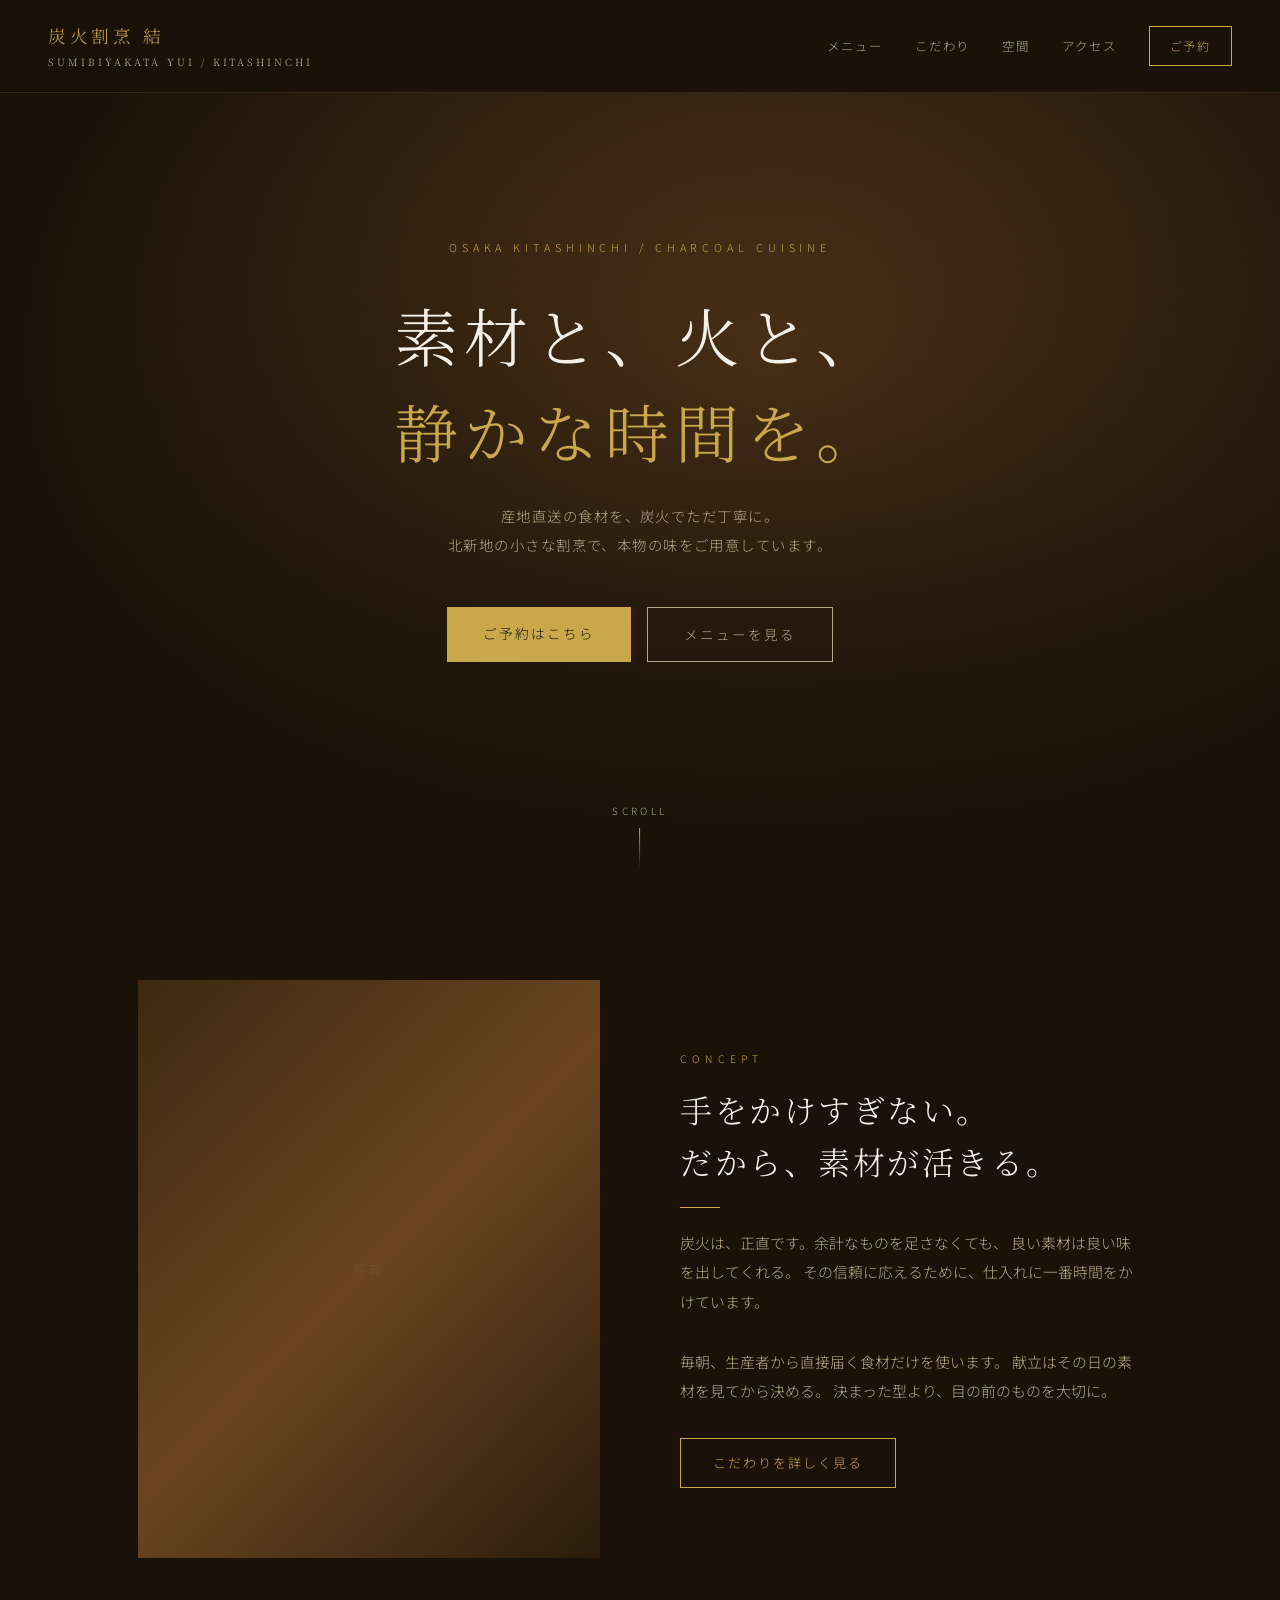
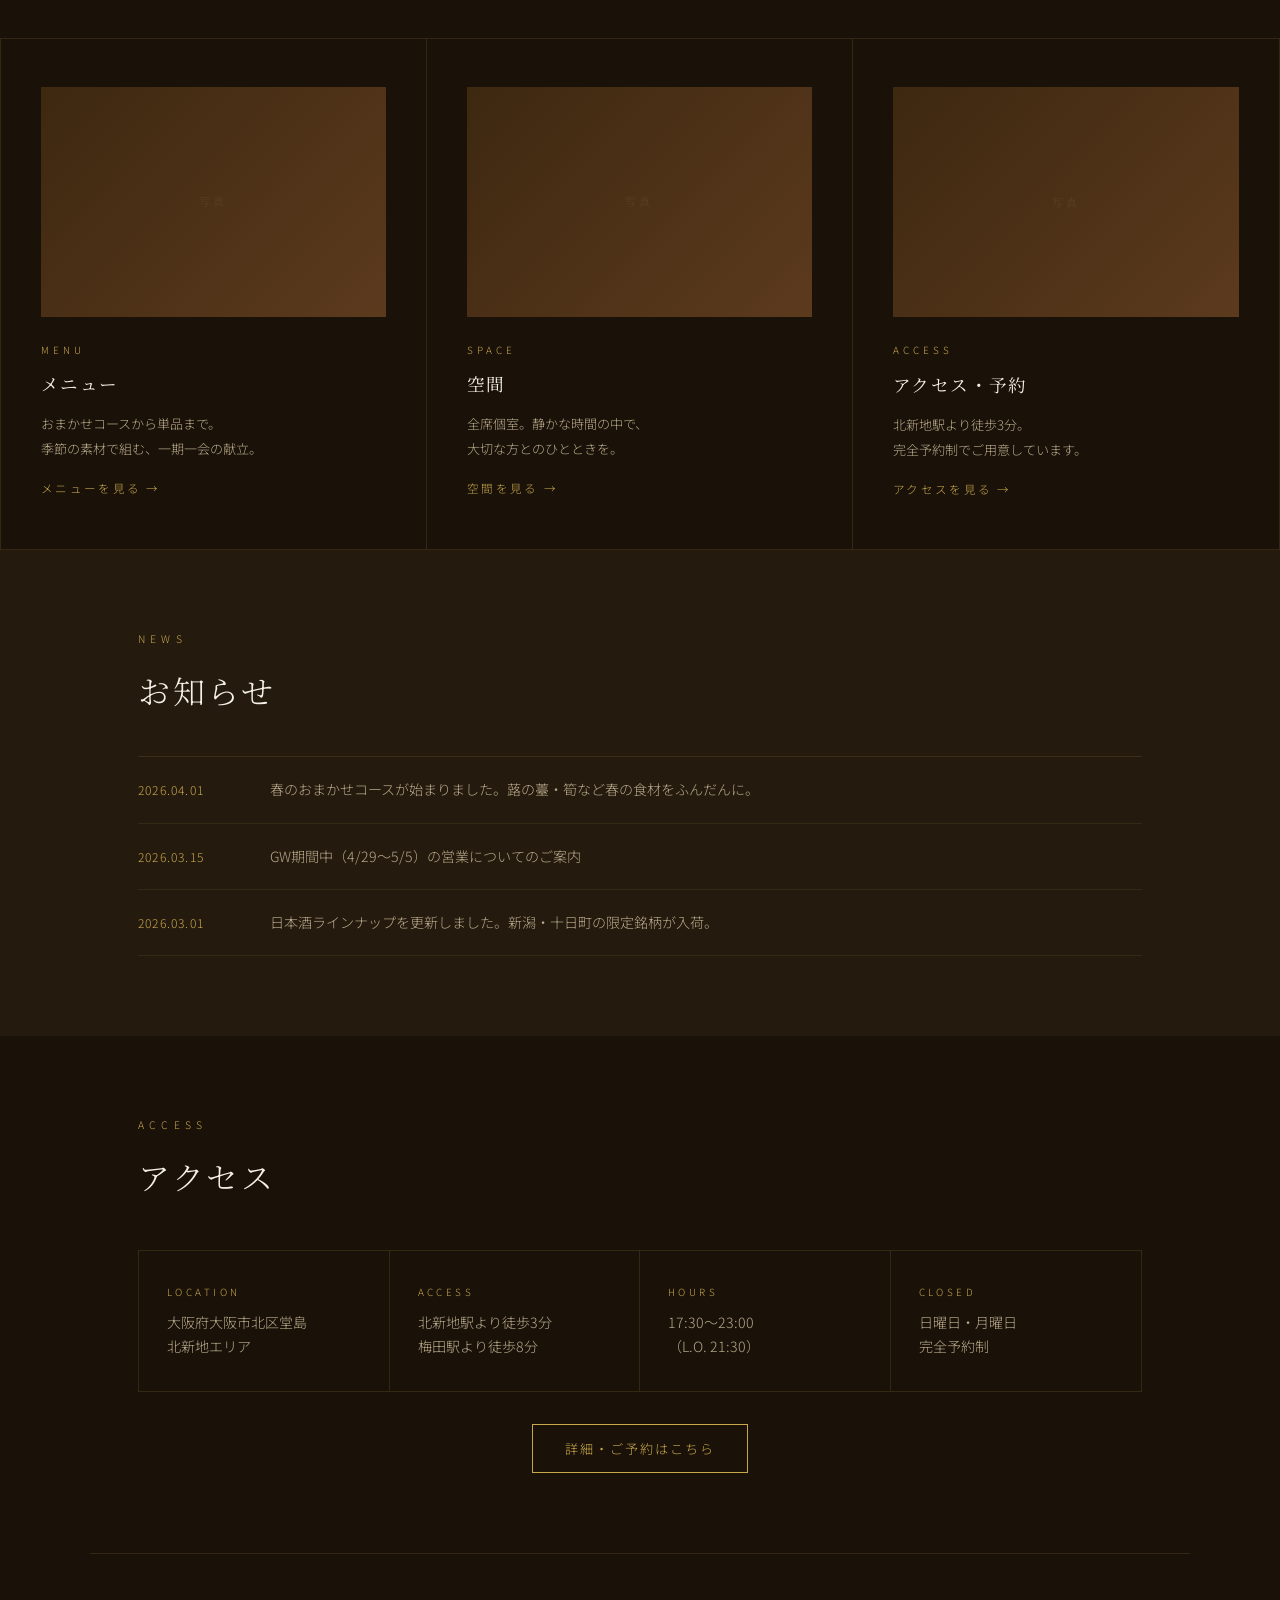
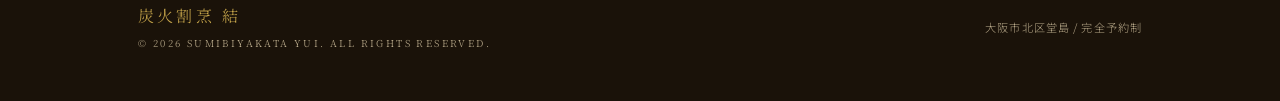
==== index.html @ 531a0112 "飲食店HP サンプルを初回作成（5ページ構成） Co-Authored-By: Claude Sonnet 4.6 <noreply@anthropic.com>" ====
<!DOCTYPE html>
<html lang="ja">
<head>
  <meta charset="UTF-8">
  <meta name="viewport" content="width=device-width, initial-scale=1.0">
  <title>炭火割烹 結 | 大阪・北新地</title>
  <link rel="preconnect" href="https://fonts.googleapis.com">
  <link rel="preconnect" href="https://fonts.gstatic.com" crossorigin>
  <link href="https://fonts.googleapis.com/css2?family=Noto+Serif+JP:wght@300;400;600&family=Noto+Sans+JP:wght@300;400&display=swap" rel="stylesheet">
  <link rel="stylesheet" href="style.css">
  <style>
    /* ── ヒーロー ── */
    .hero {
      height: 100vh;
      display: flex;
      align-items: center;
      justify-content: center;
      text-align: center;
      position: relative;
      overflow: hidden;
    }
    .hero-bg {
      position: absolute;
      inset: 0;
      background:
        linear-gradient(to bottom, rgba(26,18,9,0.2) 0%, rgba(26,18,9,0.55) 55%, var(--bg) 100%),
        radial-gradient(ellipse at 60% 40%, #6b4520 0%, #1a1209 70%);
    }
    .hero-content {
      position: relative;
      z-index: 1;
    }
    .hero-tag {
      font-size: 0.68rem;
      letter-spacing: 0.45em;
      color: var(--gold);
      margin-bottom: 28px;
    }
    .hero h1 {
      font-family: var(--serif);
      font-size: clamp(2.4rem, 5vw, 4rem);
      font-weight: 300;
      letter-spacing: 0.1em;
      line-height: 1.5;
      margin-bottom: 24px;
    }
    .hero h1 em {
      font-style: normal;
      color: var(--gold);
    }
    .hero-sub {
      font-size: 0.9rem;
      color: var(--text-muted);
      letter-spacing: 0.1em;
      margin-bottom: 48px;
      line-height: 2;
    }
    .hero-btns {
      display: flex;
      gap: 16px;
      justify-content: center;
    }
    .btn-secondary {
      display: inline-block;
      border: 1px solid var(--text-muted);
      color: var(--text-muted);
      padding: 14px 36px;
      font-size: 0.85rem;
      letter-spacing: 0.15em;
      text-decoration: none;
      transition: all 0.2s;
    }
    .btn-secondary:hover { border-color: var(--gold); color: var(--gold); }
    .scroll-hint {
      position: absolute;
      bottom: 32px;
      left: 50%;
      transform: translateX(-50%);
      display: flex;
      flex-direction: column;
      align-items: center;
      gap: 8px;
      color: var(--text-muted);
      font-size: 0.62rem;
      letter-spacing: 0.35em;
    }
    .scroll-hint::after {
      content: '';
      display: block;
      width: 1px;
      height: 40px;
      background: linear-gradient(to bottom, var(--text-muted), transparent);
      animation: scrollLine 1.6s ease-in-out infinite;
    }
    @keyframes scrollLine {
      0%   { opacity: 1; transform: scaleY(1);   transform-origin: top; }
      100% { opacity: 0; transform: scaleY(0);   transform-origin: top; }
    }

    /* ── コンセプト ── */
    .concept-inner {
      display: grid;
      grid-template-columns: 1fr 1fr;
      gap: 80px;
      align-items: center;
    }
    .concept-img {
      aspect-ratio: 4/5;
      background: linear-gradient(135deg, #3d2810 0%, #6b4520 50%, #2a1c0c 100%);
      position: relative;
    }
    .concept-img::after {
      content: '写真';
      position: absolute;
      inset: 0;
      display: flex;
      align-items: center;
      justify-content: center;
      color: rgba(255,255,255,0.08);
      font-size: 0.75rem;
      letter-spacing: 0.3em;
    }

    /* ── ピックアップリンク ── */
    .pickup-grid {
      display: grid;
      grid-template-columns: repeat(3, 1fr);
      gap: 0;
      margin-top: 0;
      border: 1px solid rgba(201,168,76,0.15);
    }
    .pickup-item {
      padding: 48px 40px;
      border-right: 1px solid rgba(201,168,76,0.15);
      text-decoration: none;
      color: var(--text);
      transition: background 0.2s;
      display: block;
    }
    .pickup-item:last-child { border-right: none; }
    .pickup-item:hover { background: var(--bg-mid); }
    .pickup-thumb {
      aspect-ratio: 3/2;
      background: linear-gradient(135deg, #3d2810, #5c3a1e);
      margin-bottom: 24px;
      position: relative;
    }
    .pickup-thumb::after {
      content: '写真';
      position: absolute;
      inset: 0;
      display: flex;
      align-items: center;
      justify-content: center;
      color: rgba(255,255,255,0.08);
      font-size: 0.7rem;
      letter-spacing: 0.3em;
    }
    .pickup-label {
      font-size: 0.62rem;
      letter-spacing: 0.4em;
      color: var(--gold);
      margin-bottom: 10px;
    }
    .pickup-title {
      font-family: var(--serif);
      font-size: 1.1rem;
      font-weight: 400;
      letter-spacing: 0.08em;
      margin-bottom: 12px;
    }
    .pickup-text {
      font-size: 0.82rem;
      color: var(--text-muted);
      line-height: 1.9;
    }
    .pickup-more {
      display: inline-block;
      margin-top: 16px;
      font-size: 0.72rem;
      letter-spacing: 0.2em;
      color: var(--gold);
    }

    /* ── お知らせ ── */
    .news-bg {
      background: var(--bg-mid);
      padding: 80px 0;
    }
    .news-list {
      margin-top: 40px;
      border-top: 1px solid rgba(201,168,76,0.15);
    }
    .news-item {
      display: flex;
      gap: 32px;
      align-items: baseline;
      padding: 20px 0;
      border-bottom: 1px solid rgba(201,168,76,0.1);
      text-decoration: none;
      color: var(--text-muted);
      transition: color 0.2s;
      font-size: 0.88rem;
    }
    .news-item:hover { color: var(--text); }
    .news-date {
      font-size: 0.75rem;
      color: var(--gold);
      letter-spacing: 0.1em;
      flex-shrink: 0;
      width: 100px;
    }

    /* ── アクセス概要 ── */
    .access-bar {
      display: grid;
      grid-template-columns: repeat(4, 1fr);
      gap: 0;
      border: 1px solid rgba(201,168,76,0.15);
      margin-top: 48px;
    }
    .access-bar-item {
      padding: 32px 28px;
      border-right: 1px solid rgba(201,168,76,0.15);
    }
    .access-bar-item:last-child { border-right: none; }
    .access-bar-label {
      font-size: 0.62rem;
      letter-spacing: 0.35em;
      color: var(--gold);
      margin-bottom: 10px;
    }
    .access-bar-val {
      font-size: 0.88rem;
      color: var(--text-muted);
      line-height: 1.7;
    }

    @media (max-width: 768px) {
      .concept-inner { grid-template-columns: 1fr; }
      .concept-img { display: none; }
      .pickup-grid { grid-template-columns: 1fr; }
      .pickup-item { border-right: none; border-bottom: 1px solid rgba(201,168,76,0.15); }
      .pickup-item:last-child { border-bottom: none; }
      .access-bar { grid-template-columns: 1fr 1fr; }
      .access-bar-item:nth-child(2) { border-right: none; }
      .access-bar-item { border-bottom: 1px solid rgba(201,168,76,0.15); }
    }
  </style>
</head>
<body>

<header>
  <a href="index.html" class="logo">
    炭火割烹 結
    <span>SUMIBIYAKATA YUI / KITASHINCHI</span>
  </a>
  <nav>
    <a href="menu.html">メニュー</a>
    <a href="about.html">こだわり</a>
    <a href="space.html">空間</a>
    <a href="access.html">アクセス</a>
    <a href="access.html" class="btn-reserve">ご予約</a>
  </nav>
</header>

<!-- ヒーロー -->
<section class="hero">
  <div class="hero-bg"></div>
  <div class="hero-content">
    <div class="hero-tag">OSAKA KITASHINCHI / CHARCOAL CUISINE</div>
    <h1>
      素材と、火と、<br><em>静かな時間を。</em>
    </h1>
    <p class="hero-sub">
      産地直送の食材を、炭火でただ丁寧に。<br>
      北新地の小さな割烹で、本物の味をご用意しています。
    </p>
    <div class="hero-btns">
      <a href="access.html" class="btn-primary">ご予約はこちら</a>
      <a href="menu.html" class="btn-secondary">メニューを見る</a>
    </div>
  </div>
  <div class="scroll-hint">SCROLL</div>
</section>

<!-- コンセプト -->
<div class="section-block">
  <div class="concept-inner">
    <div class="concept-img reveal"></div>
    <div class="reveal">
      <span class="section-label">CONCEPT</span>
      <h2 class="section-title">
        手をかけすぎない。<br>だから、素材が活きる。
      </h2>
      <div class="divider"></div>
      <p class="section-text">
        炭火は、正直です。余計なものを足さなくても、
        良い素材は良い味を出してくれる。
        その信頼に応えるために、仕入れに一番時間をかけています。<br><br>
        毎朝、生産者から直接届く食材だけを使います。
        献立はその日の素材を見てから決める。
        決まった型より、目の前のものを大切に。
      </p>
      <div style="margin-top: 32px;">
        <a href="about.html" class="btn-outline">こだわりを詳しく見る</a>
      </div>
    </div>
  </div>
</div>

<!-- ピックアップ -->
<div class="pickup-grid reveal">
  <a href="menu.html" class="pickup-item">
    <div class="pickup-thumb"></div>
    <div class="pickup-label">MENU</div>
    <div class="pickup-title">メニュー</div>
    <p class="pickup-text">おまかせコースから単品まで。<br>季節の素材で組む、一期一会の献立。</p>
    <span class="pickup-more">メニューを見る →</span>
  </a>
  <a href="space.html" class="pickup-item">
    <div class="pickup-thumb"></div>
    <div class="pickup-label">SPACE</div>
    <div class="pickup-title">空間</div>
    <p class="pickup-text">全席個室。静かな時間の中で、<br>大切な方とのひとときを。</p>
    <span class="pickup-more">空間を見る →</span>
  </a>
  <a href="access.html" class="pickup-item">
    <div class="pickup-thumb"></div>
    <div class="pickup-label">ACCESS</div>
    <div class="pickup-title">アクセス・予約</div>
    <p class="pickup-text">北新地駅より徒歩3分。<br>完全予約制でご用意しています。</p>
    <span class="pickup-more">アクセスを見る →</span>
  </a>
</div>

<!-- お知らせ -->
<div class="news-bg">
  <div class="container">
    <div class="reveal">
      <span class="section-label">NEWS</span>
      <h2 class="section-title">お知らせ</h2>
    </div>
    <div class="news-list reveal">
      <a href="#" class="news-item">
        <span class="news-date">2026.04.01</span>
        <span>春のおまかせコースが始まりました。蕗の薹・筍など春の食材をふんだんに。</span>
      </a>
      <a href="#" class="news-item">
        <span class="news-date">2026.03.15</span>
        <span>GW期間中（4/29〜5/5）の営業についてのご案内</span>
      </a>
      <a href="#" class="news-item">
        <span class="news-date">2026.03.01</span>
        <span>日本酒ラインナップを更新しました。新潟・十日町の限定銘柄が入荷。</span>
      </a>
    </div>
  </div>
</div>

<!-- アクセス概要 -->
<div class="section-block">
  <div class="reveal">
    <span class="section-label">ACCESS</span>
    <h2 class="section-title">アクセス</h2>
  </div>
  <div class="access-bar reveal">
    <div class="access-bar-item">
      <div class="access-bar-label">LOCATION</div>
      <div class="access-bar-val">大阪府大阪市北区堂島<br>北新地エリア</div>
    </div>
    <div class="access-bar-item">
      <div class="access-bar-label">ACCESS</div>
      <div class="access-bar-val">北新地駅より徒歩3分<br>梅田駅より徒歩8分</div>
    </div>
    <div class="access-bar-item">
      <div class="access-bar-label">HOURS</div>
      <div class="access-bar-val">17:30〜23:00<br>（L.O. 21:30）</div>
    </div>
    <div class="access-bar-item">
      <div class="access-bar-label">CLOSED</div>
      <div class="access-bar-val">日曜日・月曜日<br>完全予約制</div>
    </div>
  </div>
  <div style="margin-top: 32px; text-align: center;">
    <a href="access.html" class="btn-outline">詳細・ご予約はこちら</a>
  </div>
</div>

<footer>
  <div class="footer-logo">
    炭火割烹 結
    <span>© 2026 SUMIBIYAKATA YUI. ALL RIGHTS RESERVED.</span>
  </div>
  <div class="footer-copy">大阪市北区堂島 / 完全予約制</div>
</footer>

<script>
  const reveals = document.querySelectorAll('.reveal');
  const observer = new IntersectionObserver((entries) => {
    entries.forEach(entry => {
      if (entry.isIntersecting) { entry.target.classList.add('visible'); observer.unobserve(entry.target); }
    });
  }, { threshold: 0.08 });
  reveals.forEach(el => observer.observe(el));
</script>
</body>
</html>
---- style.css ----
*, *::before, *::after { box-sizing: border-box; margin: 0; padding: 0; }

:root {
  --bg: #1a1209;
  --bg-mid: #241a0e;
  --bg-light: #2e2214;
  --text: #f5f0e8;
  --text-muted: #b8a98a;
  --gold: #c9a84c;
  --gold-light: #e2c87a;
  --serif: 'Noto Serif JP', serif;
  --sans: 'Noto Sans JP', sans-serif;
}

html { scroll-behavior: smooth; }

body {
  background: var(--bg);
  color: var(--text);
  font-family: var(--sans);
  font-weight: 300;
  line-height: 1.8;
}

/* ── ヘッダー ── */
header {
  position: fixed;
  top: 0; left: 0; right: 0;
  z-index: 100;
  display: flex;
  align-items: center;
  justify-content: space-between;
  padding: 20px 48px;
  background: rgba(26,18,9,0.97);
  border-bottom: 1px solid rgba(201,168,76,0.15);
}
.logo {
  font-family: var(--serif);
  font-size: 1.1rem;
  letter-spacing: 0.2em;
  color: var(--gold);
  text-decoration: none;
}
.logo span {
  display: block;
  font-size: 0.62rem;
  color: var(--text-muted);
  letter-spacing: 0.3em;
  margin-top: 2px;
}
nav {
  display: flex;
  gap: 32px;
  align-items: center;
}
nav a {
  color: var(--text-muted);
  text-decoration: none;
  font-size: 0.78rem;
  letter-spacing: 0.15em;
  transition: color 0.2s;
}
nav a:hover, nav a.active { color: var(--gold); }
.btn-reserve {
  background: transparent;
  border: 1px solid var(--gold);
  color: var(--gold) !important;
  padding: 8px 20px;
  font-size: 0.75rem;
  letter-spacing: 0.15em;
  cursor: pointer;
  text-decoration: none;
  transition: all 0.2s;
}
.btn-reserve:hover {
  background: var(--gold);
  color: var(--bg) !important;
}

/* ── フッター ── */
footer {
  border-top: 1px solid rgba(201,168,76,0.15);
  padding: 48px;
  display: flex;
  align-items: center;
  justify-content: space-between;
  max-width: 1100px;
  margin: 0 auto;
}
.footer-logo {
  font-family: var(--serif);
  font-size: 1rem;
  letter-spacing: 0.2em;
  color: var(--gold);
}
.footer-logo span {
  display: block;
  font-size: 0.6rem;
  color: var(--text-muted);
  letter-spacing: 0.25em;
  margin-top: 4px;
}
.footer-copy {
  font-size: 0.7rem;
  color: var(--text-muted);
  letter-spacing: 0.1em;
}

/* ── ページヒーロー（トップ以外） ── */
.page-hero {
  padding-top: 140px;
  padding-bottom: 64px;
  text-align: center;
  border-bottom: 1px solid rgba(201,168,76,0.1);
  margin-bottom: 0;
}
.page-hero .section-label {
  margin-bottom: 16px;
}
.page-hero h1 {
  font-family: var(--serif);
  font-size: clamp(1.8rem, 3vw, 2.8rem);
  font-weight: 300;
  letter-spacing: 0.1em;
}

/* ── 共通セクション ── */
.section-label {
  font-size: 0.65rem;
  letter-spacing: 0.5em;
  color: var(--gold);
  margin-bottom: 16px;
  display: block;
}
.section-title {
  font-family: var(--serif);
  font-size: clamp(1.5rem, 2.5vw, 2.2rem);
  font-weight: 300;
  letter-spacing: 0.08em;
  line-height: 1.6;
  margin-bottom: 20px;
}
.section-text {
  color: var(--text-muted);
  font-size: 0.93rem;
  line-height: 2;
}
.divider {
  width: 40px;
  height: 1px;
  background: var(--gold);
  margin: 20px 0;
}
.container {
  max-width: 1100px;
  margin: 0 auto;
  padding: 0 48px;
}
.section-block {
  padding: 80px 48px;
  max-width: 1100px;
  margin: 0 auto;
}

/* ── ボタン ── */
.btn-primary {
  display: inline-block;
  background: var(--gold);
  color: var(--bg);
  padding: 14px 36px;
  font-size: 0.85rem;
  letter-spacing: 0.15em;
  text-decoration: none;
  transition: background 0.2s;
  font-family: var(--sans);
}
.btn-primary:hover { background: var(--gold-light); }
.btn-outline {
  display: inline-block;
  border: 1px solid var(--gold);
  color: var(--gold);
  padding: 12px 32px;
  font-size: 0.82rem;
  letter-spacing: 0.15em;
  text-decoration: none;
  transition: all 0.2s;
}
.btn-outline:hover {
  background: var(--gold);
  color: var(--bg);
}

/* ── フェードイン ── */
.reveal {
  opacity: 0;
  transform: translateY(20px);
  transition: opacity 0.7s ease, transform 0.7s ease;
}
.reveal.visible {
  opacity: 1;
  transform: translateY(0);
}

/* ── レスポンシブ ── */
@media (max-width: 768px) {
  header { padding: 16px 24px; }
  nav { gap: 16px; }
  nav a:not(.btn-reserve) { display: none; }
  .section-block { padding: 60px 24px; }
  .container { padding: 0 24px; }
  footer { flex-direction: column; gap: 16px; text-align: center; padding: 40px 24px; }
}
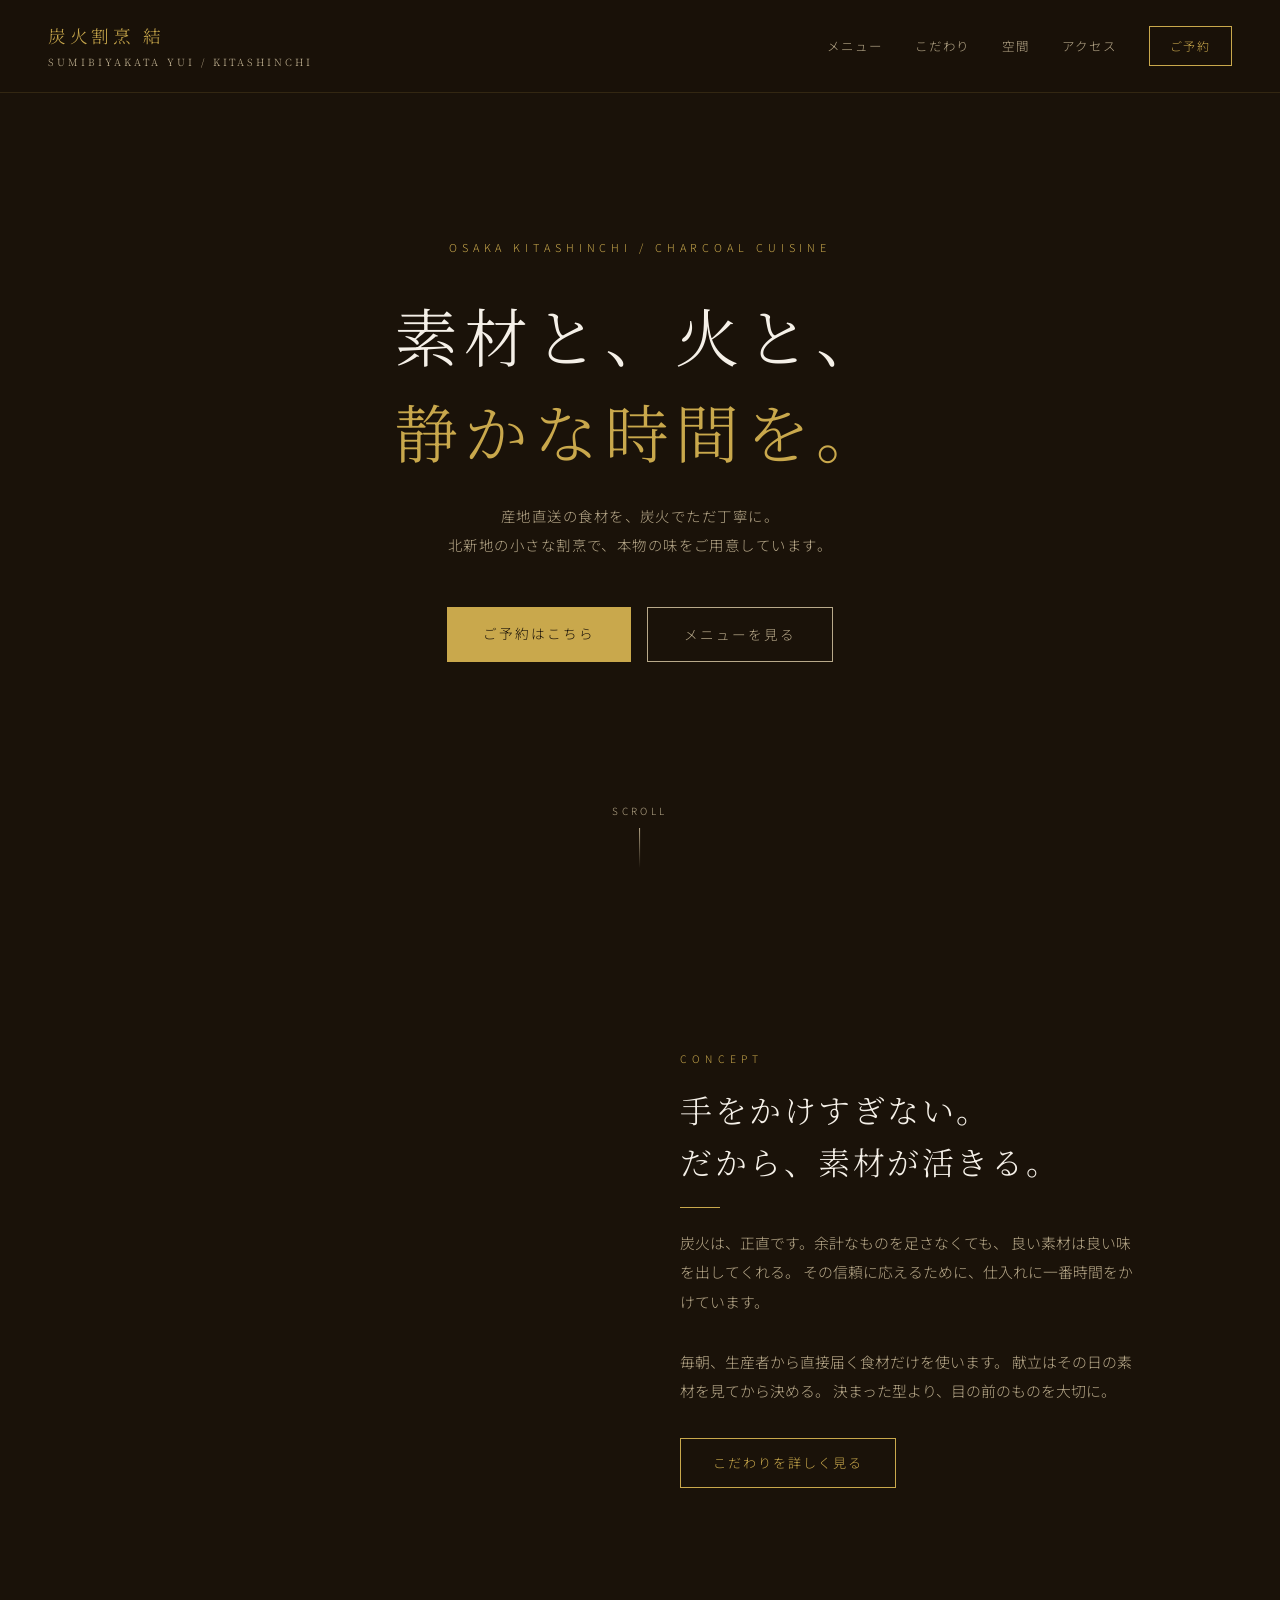
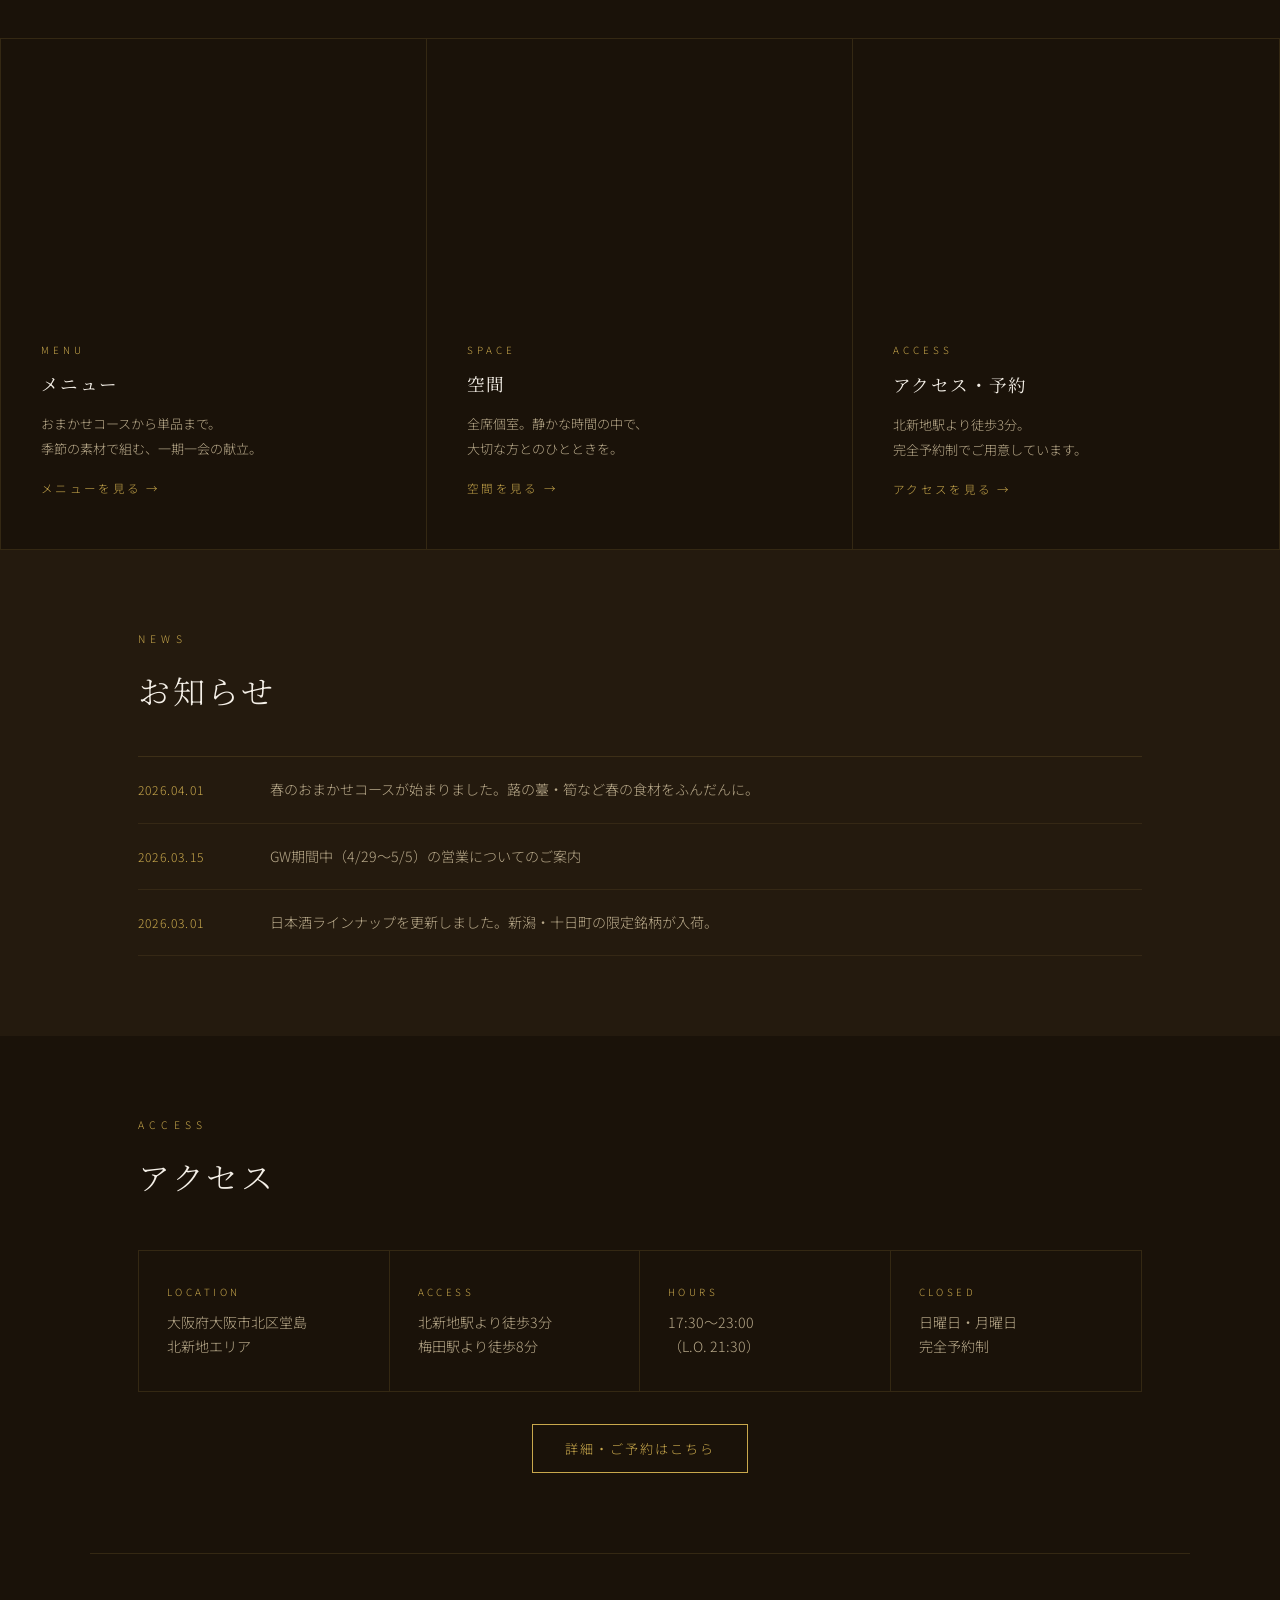
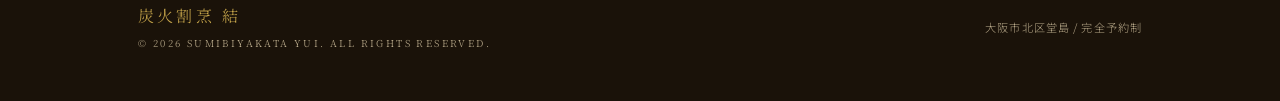
==== commit 5cc07b98: "feat: Unsplash写真でプレースホルダーを置き換え - ヒーロー背景に和食テーブル写真を追加 - コンセプト画像の「写真」プレースホルダーを実写真に変更 - ピックアップサムネイル3枚（メニ" ====
--- a/index.html
+++ b/index.html
@@ -22,9 +22,10 @@
     .hero-bg {
       position: absolute;
       inset: 0;
+      /* Unsplash License: free for commercial use, no attribution required */
       background:
         linear-gradient(to bottom, rgba(26,18,9,0.2) 0%, rgba(26,18,9,0.55) 55%, var(--bg) 100%),
-        radial-gradient(ellipse at 60% 40%, #6b4520 0%, #1a1209 70%);
+        url('https://images.unsplash.com/photo-1547592166-23ac45744acd?auto=format&fit=crop&w=1600&q=80') center/cover no-repeat;
     }
     .hero-content {
       position: relative;
@@ -106,19 +107,12 @@
     }
     .concept-img {
       aspect-ratio: 4/5;
-      background: linear-gradient(135deg, #3d2810 0%, #6b4520 50%, #2a1c0c 100%);
+      /* Unsplash License: free for commercial use, no attribution required */
+      background: url('https://images.unsplash.com/photo-1414235077428-338989a2e8c0?auto=format&fit=crop&w=800&q=80') center/cover no-repeat;
       position: relative;
     }
     .concept-img::after {
-      content: '写真';
-      position: absolute;
-      inset: 0;
-      display: flex;
-      align-items: center;
-      justify-content: center;
-      color: rgba(255,255,255,0.08);
-      font-size: 0.75rem;
-      letter-spacing: 0.3em;
+      content: '';
     }
 
     /* ── ピックアップリンク ── */
@@ -141,20 +135,23 @@
     .pickup-item:hover { background: var(--bg-mid); }
     .pickup-thumb {
       aspect-ratio: 3/2;
-      background: linear-gradient(135deg, #3d2810, #5c3a1e);
+      background-size: cover;
+      background-position: center;
       margin-bottom: 24px;
       position: relative;
     }
     .pickup-thumb::after {
-      content: '写真';
-      position: absolute;
-      inset: 0;
-      display: flex;
-      align-items: center;
-      justify-content: center;
-      color: rgba(255,255,255,0.08);
-      font-size: 0.7rem;
-      letter-spacing: 0.3em;
+      content: '';
+    }
+    /* Unsplash License: free for commercial use, no attribution required */
+    .pickup-item:nth-child(1) .pickup-thumb {
+      background-image: url('https://images.unsplash.com/photo-1540189549336-e6e99eb4b73a?auto=format&fit=crop&w=600&q=80');
+    }
+    .pickup-item:nth-child(2) .pickup-thumb {
+      background-image: url('https://images.unsplash.com/photo-1555396273-367ea4eb4db5?auto=format&fit=crop&w=600&q=80');
+    }
+    .pickup-item:nth-child(3) .pickup-thumb {
+      background-image: url('https://images.unsplash.com/photo-1490730141103-6cac27aaab94?auto=format&fit=crop&w=600&q=80');
     }
     .pickup-label {
       font-size: 0.62rem;
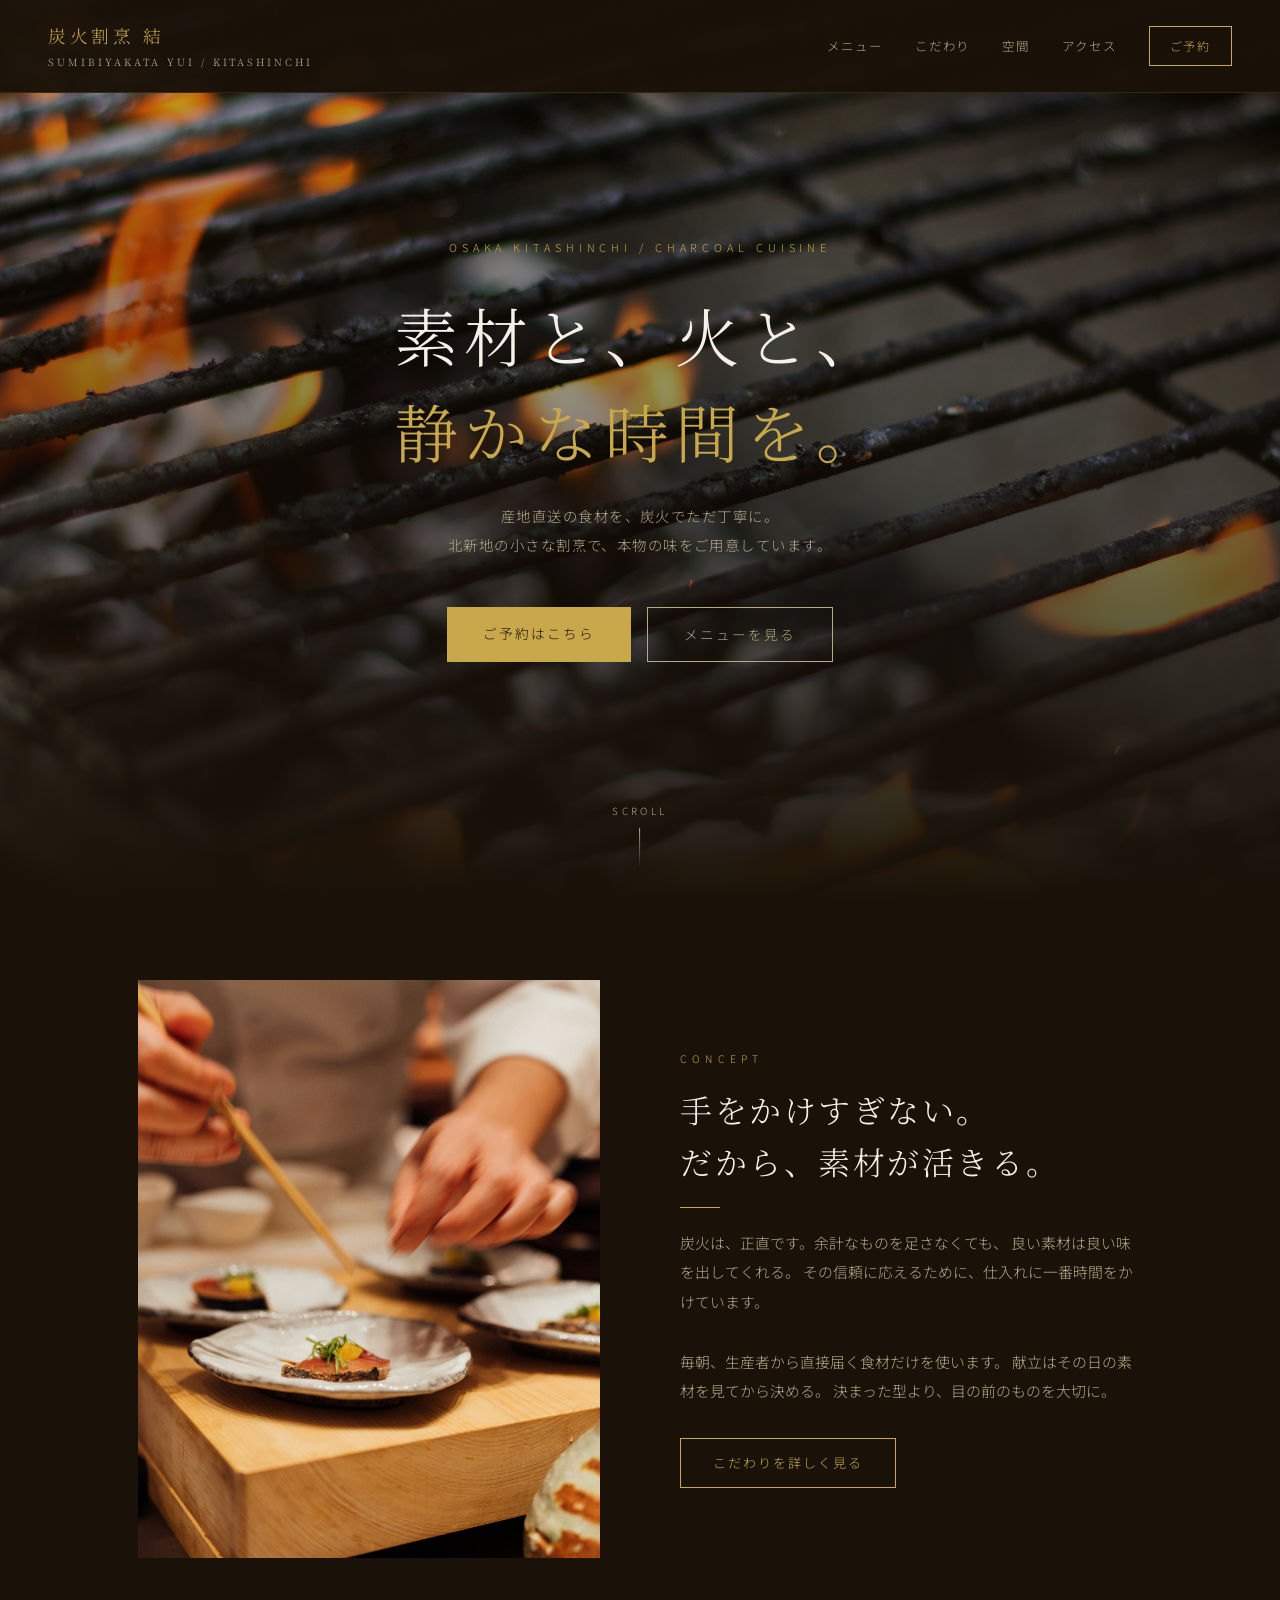
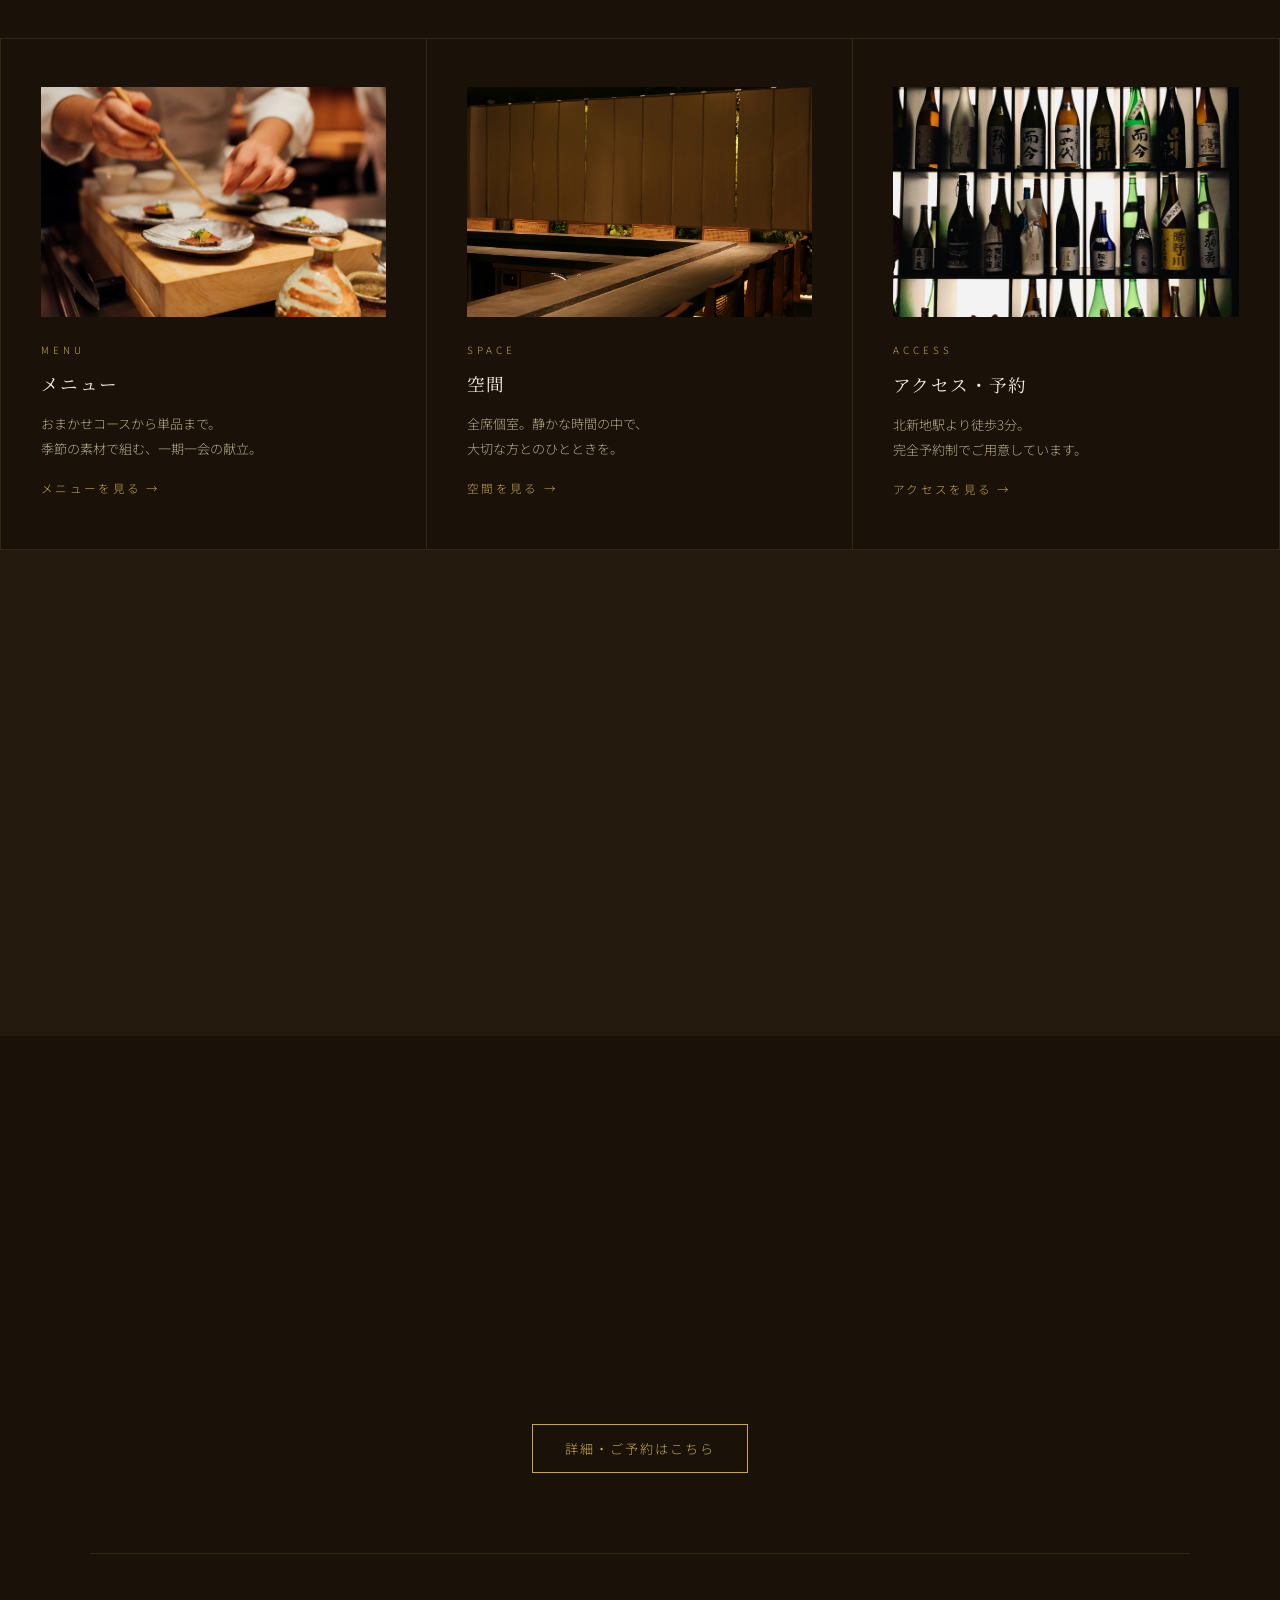
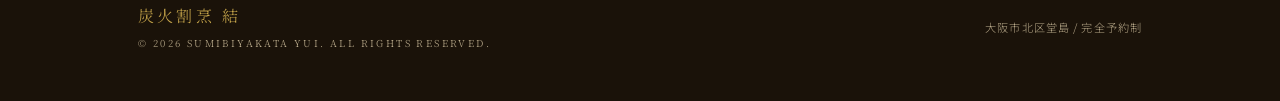
==== commit 0a75fd22: "fix: ヒーロー・コンセプト・グリッド画像をローカルファイルに差し替え Unsplash CDN URLをphoto/フォルダのローカル画像に変更。 grill.jpg / dish.jpg / e" ====
--- a/index.html
+++ b/index.html
@@ -25,7 +25,7 @@
       /* Unsplash License: free for commercial use, no attribution required */
       background:
         linear-gradient(to bottom, rgba(26,18,9,0.2) 0%, rgba(26,18,9,0.55) 55%, var(--bg) 100%),
-        url('https://images.unsplash.com/photo-1547592166-23ac45744acd?auto=format&fit=crop&w=1600&q=80') center/cover no-repeat;
+        url('photo/grill.jpg') center/cover no-repeat;
     }
     .hero-content {
       position: relative;
@@ -108,7 +108,7 @@
     .concept-img {
       aspect-ratio: 4/5;
       /* Unsplash License: free for commercial use, no attribution required */
-      background: url('https://images.unsplash.com/photo-1414235077428-338989a2e8c0?auto=format&fit=crop&w=800&q=80') center/cover no-repeat;
+      background: url('photo/dish.jpg') center/cover no-repeat;
       position: relative;
     }
     .concept-img::after {
@@ -145,13 +145,13 @@
     }
     /* Unsplash License: free for commercial use, no attribution required */
     .pickup-item:nth-child(1) .pickup-thumb {
-      background-image: url('https://images.unsplash.com/photo-1540189549336-e6e99eb4b73a?auto=format&fit=crop&w=600&q=80');
+      background-image: url('photo/dish.jpg');
     }
     .pickup-item:nth-child(2) .pickup-thumb {
-      background-image: url('https://images.unsplash.com/photo-1555396273-367ea4eb4db5?auto=format&fit=crop&w=600&q=80');
+      background-image: url('photo/enter.jpg');
     }
     .pickup-item:nth-child(3) .pickup-thumb {
-      background-image: url('https://images.unsplash.com/photo-1490730141103-6cac27aaab94?auto=format&fit=crop&w=600&q=80');
+      background-image: url('photo/sake.jpg');
     }
     .pickup-label {
       font-size: 0.62rem;
